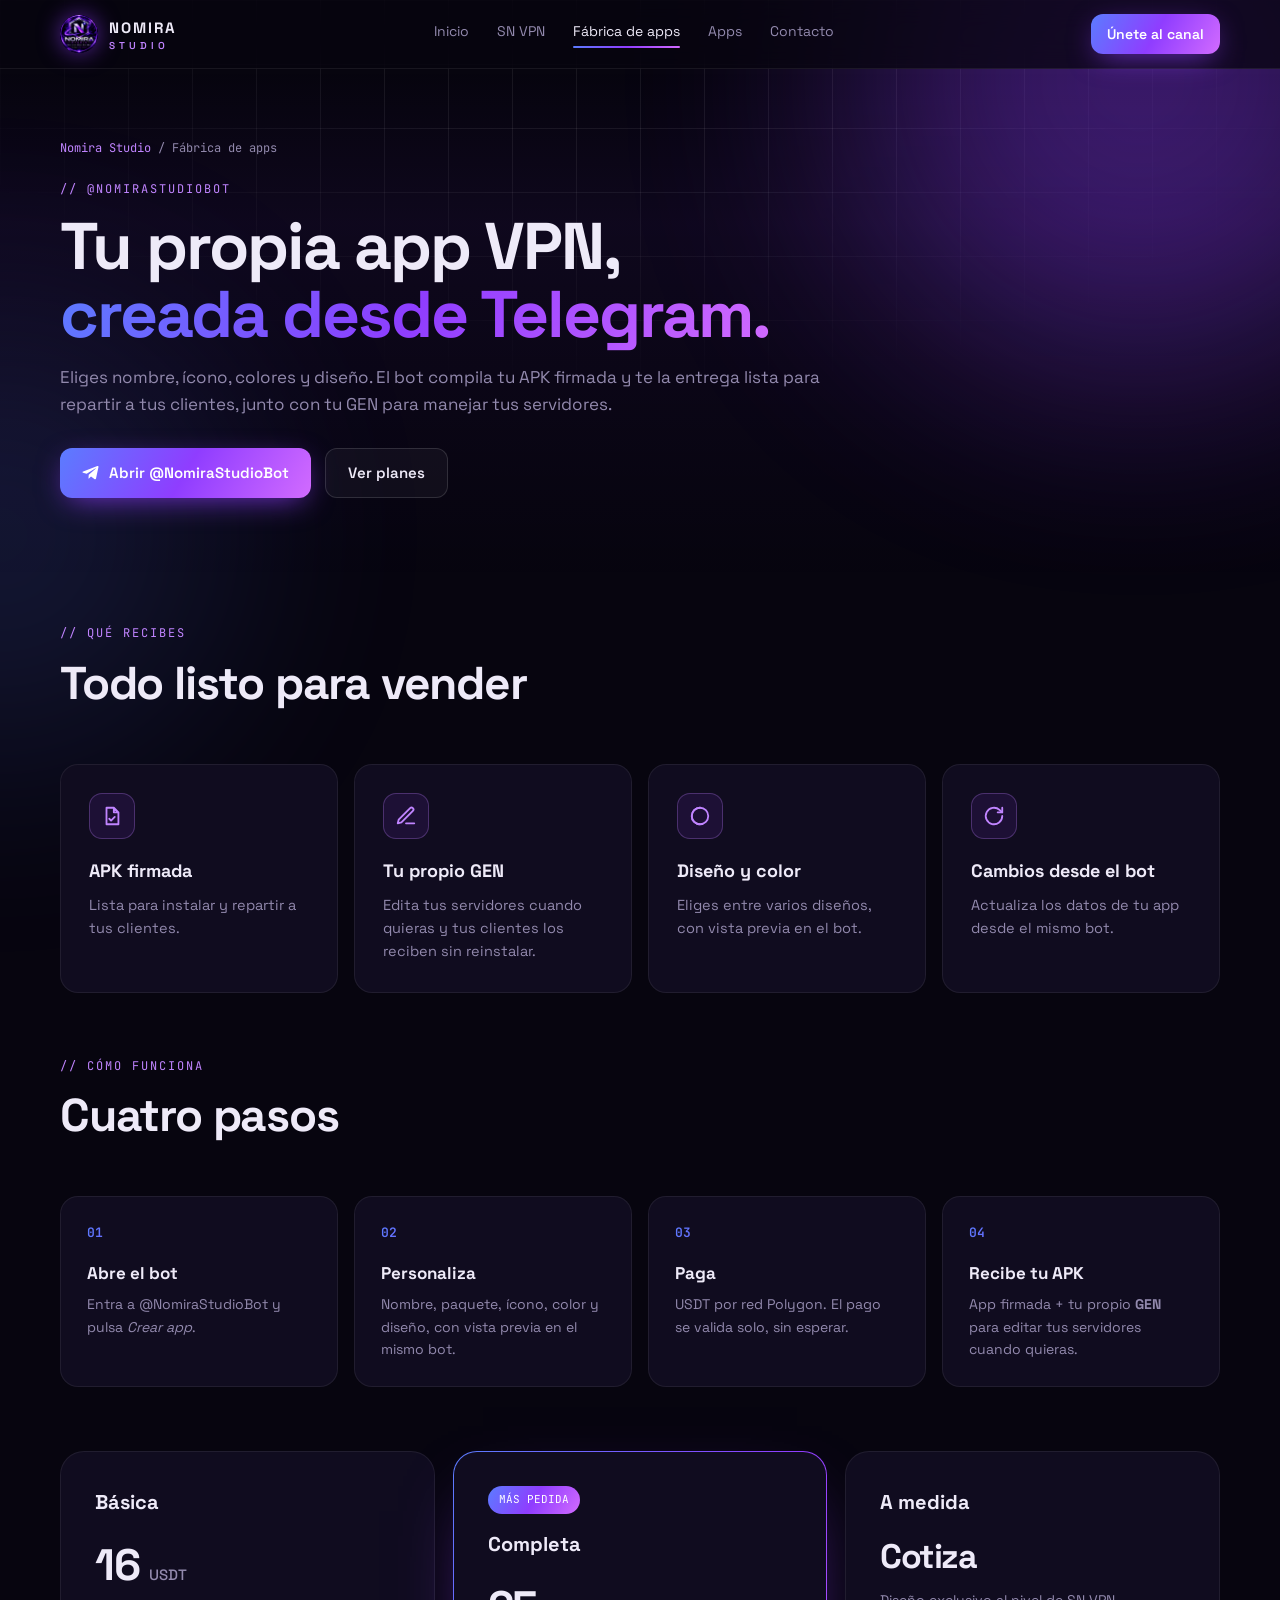
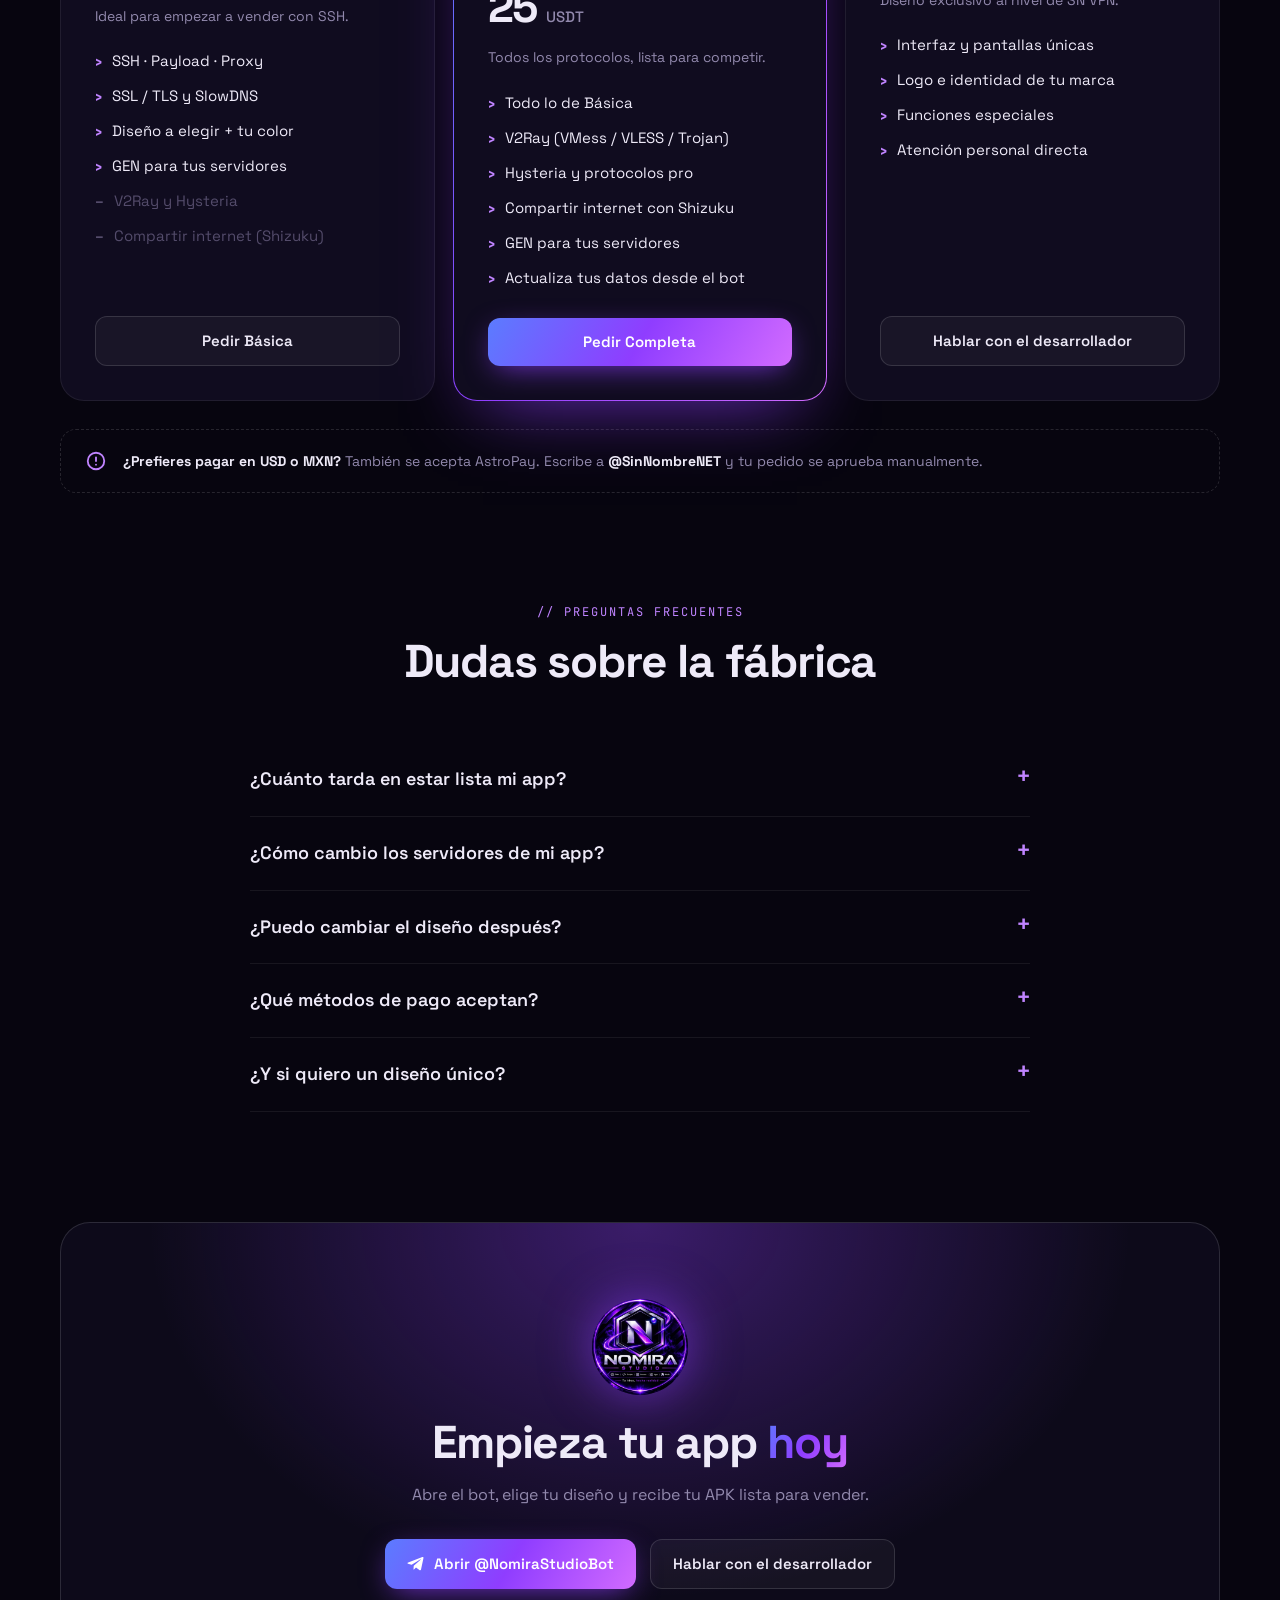
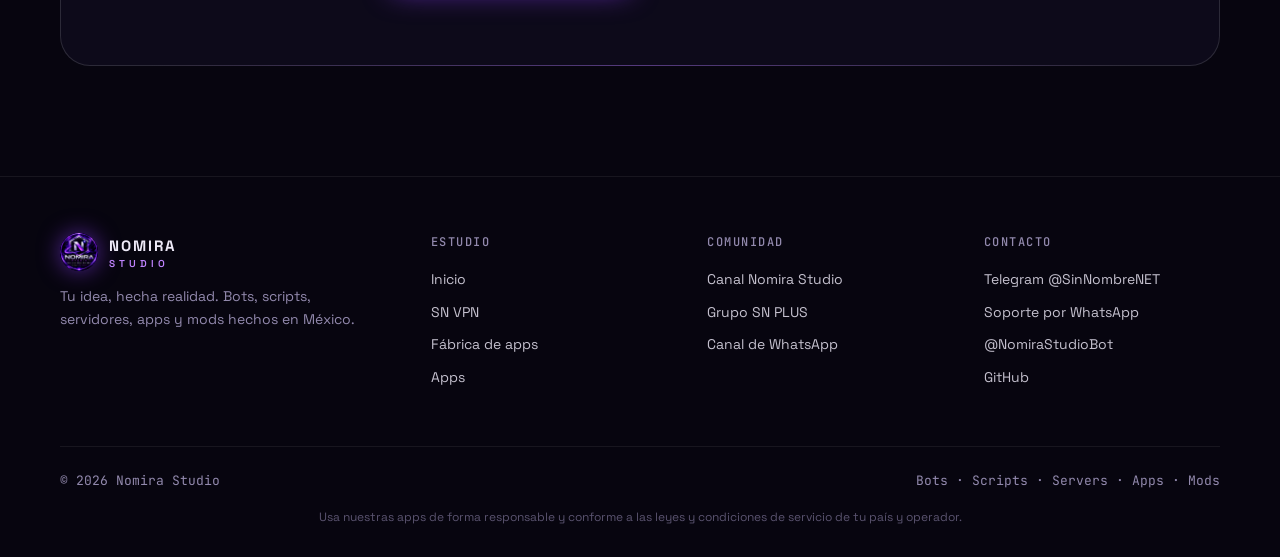
==== fabrica.html @ caad84a9 "Sitio en varias páginas: inicio, SN VPN y fábrica de apps" ====
<!DOCTYPE html>
<html lang="es">
<head>
<meta charset="UTF-8">
<meta name="viewport" content="width=device-width, initial-scale=1.0">
<title>Fábrica de apps VPN · Nomira Studio</title>
<meta name="description" content="Crea tu propia app VPN desde Telegram con @NomiraStudioBot: tu nombre, ícono y colores, APK firmada y GEN incluido. Desde 16 USDT.">
<meta name="theme-color" content="#07050f">
<meta property="og:title" content="Fábrica de apps VPN · Nomira Studio">
<meta property="og:description" content="Crea tu propia app VPN desde Telegram con @NomiraStudioBot: tu nombre, ícono y colores, APK firmada y GEN incluido. Desde 16 USDT.">
<meta property="og:type" content="website">
<meta property="og:image" content="https://www.sinnombre.xyz/assets/nomira.jpg">
<link rel="icon" type="image/png" href="assets/favicon.png">
<link rel="apple-touch-icon" href="assets/icon-180.png">
<link rel="preconnect" href="https://fonts.googleapis.com">
<link rel="preconnect" href="https://fonts.gstatic.com" crossorigin>
<link href="https://fonts.googleapis.com/css2?family=Space+Grotesk:wght@400;500;600;700&family=JetBrains+Mono:wght@400;600&display=swap" rel="stylesheet">
<link rel="stylesheet" href="assets/style.css?v=3">
</head>
<body>

<div class="bg-grid"></div>
<div class="bg-glow g1"></div>
<div class="bg-glow g2"></div>
<nav>
  <div class="wrap nav-in">
    <a href="index.html" class="brand">
      <img src="assets/nomira.jpg" alt="Nomira Studio">
      <span>NOMIRA<small>STUDIO</small></span>
    </a>
    <div class="nav-links" id="navLinks">
      <a href="index.html">Inicio</a>
      <a href="snvpn.html">SN VPN</a>
      <a href="fabrica.html" class="on">Fábrica de apps</a>
      <a href="index.html#apps">Apps</a>
      <a href="#contacto">Contacto</a>
    </div>
    <a href="https://t.me/NomiraStudio" target="_blank" rel="noopener" class="btn btn-main btn-sm">Únete al canal</a>
    <button class="menu-btn" id="menuBtn" aria-label="Menú">
      <svg viewBox="0 0 24 24" fill="none" stroke="currentColor" stroke-width="2" stroke-linecap="round"><path d="M4 7h16M4 12h16M4 17h16"/></svg>
    </button>
  </div>
</nav>

<header class="page-top factory">
  <div class="wrap">
    <div class="crumb"><a href="index.html">Nomira Studio</a> / Fábrica de apps</div>
    <div class="sec-head rv" style="max-width:760px">
      <div class="eyebrow">// @NomiraStudioBot</div>
      <h1 style="font-size:clamp(38px,5.4vw,66px)">Tu propia app VPN,<br><span class="grad">creada desde Telegram.</span></h1>
      <p>Eliges nombre, ícono, colores y diseño. El bot compila tu APK firmada y te la entrega lista para repartir a tus clientes, junto con tu GEN para manejar tus servidores.</p>
      <div class="cta" style="margin-top:30px">
        <a href="https://t.me/NomiraStudioBot" target="_blank" rel="noopener" class="btn btn-main"><svg viewBox="0 0 24 24" fill="currentColor"><path d="M21.9 4.3l-3.2 15.1c-.2 1.1-.9 1.3-1.8.8l-4.9-3.6-2.4 2.3c-.3.3-.5.5-1 .5l.4-5 9.1-8.2c.4-.4-.1-.6-.6-.2L6.2 13 1.4 11.5c-1-.3-1.1-1 .2-1.5L20.5 2.8c.9-.3 1.7.2 1.4 1.5z"/></svg> Abrir @NomiraStudioBot</a>
        <a href="#planes" class="btn btn-ghost">Ver planes</a>
      </div>
    </div>
  </div>
</header>

<section style="padding-top:40px">
  <div class="wrap">
    <div class="sec-head rv"><div class="eyebrow">// Qué recibes</div><h2>Todo listo para vender</h2></div>
    <div class="inc" style="margin-bottom:64px">
      <div class="card rv">
        <div class="ico"><svg viewBox="0 0 24 24" fill="none" stroke="currentColor" stroke-width="2" stroke-linecap="round" stroke-linejoin="round"><path d="M14 3v5h5M6 3h8l5 5v13H6z"/><path d="M9 15l2 2 4-4"/></svg></div>
        <h3>APK firmada</h3>
        <p>Lista para instalar y repartir a tus clientes.</p>
      </div>
      <div class="card rv">
        <div class="ico"><svg viewBox="0 0 24 24" fill="none" stroke="currentColor" stroke-width="2" stroke-linecap="round" stroke-linejoin="round"><path d="M12 20h9M16.5 3.5a2.1 2.1 0 013 3L7 19l-4 1 1-4z"/></svg></div>
        <h3>Tu propio GEN</h3>
        <p>Edita tus servidores cuando quieras y tus clientes los reciben sin reinstalar.</p>
      </div>
      <div class="card rv">
        <div class="ico"><svg viewBox="0 0 24 24" fill="none" stroke="currentColor" stroke-width="2" stroke-linecap="round" stroke-linejoin="round"><circle cx="12" cy="12" r="9"/><path d="M12 3a9 9 0 000 18"/></svg></div>
        <h3>Diseño y color</h3>
        <p>Eliges entre varios diseños, con vista previa en el bot.</p>
      </div>
      <div class="card rv">
        <div class="ico"><svg viewBox="0 0 24 24" fill="none" stroke="currentColor" stroke-width="2" stroke-linecap="round" stroke-linejoin="round"><path d="M21 12a9 9 0 11-3-6.7L21 8"/><path d="M21 3v5h-5"/></svg></div>
        <h3>Cambios desde el bot</h3>
        <p>Actualiza los datos de tu app desde el mismo bot.</p>
      </div>
    </div>
    <div class="sec-head rv"><div class="eyebrow">// Cómo funciona</div><h2>Cuatro pasos</h2></div>
    <div class="steps">
      <div class="step rv"><h4>Abre el bot</h4><p>Entra a @NomiraStudioBot y pulsa <i>Crear app</i>.</p></div>
      <div class="step rv"><h4>Personaliza</h4><p>Nombre, paquete, ícono, color y diseño, con vista previa en el mismo bot.</p></div>
      <div class="step rv"><h4>Paga</h4><p>USDT por red Polygon. El pago se valida solo, sin esperar.</p></div>
      <div class="step rv"><h4>Recibe tu APK</h4><p>App firmada + tu propio <b>GEN</b> para editar tus servidores cuando quieras.</p></div>
    </div>
    <div class="plans" id="planes" style="scroll-margin-top:90px">
      <div class="plan rv">
        <h3>Básica</h3>
        <div class="price">16 <small>USDT</small></div>
        <div class="desc">Ideal para empezar a vender con SSH.</div>
        <ul>
          <li>SSH · Payload · Proxy</li>
          <li>SSL / TLS y SlowDNS</li>
          <li>Diseño a elegir + tu color</li>
          <li>GEN para tus servidores</li>
          <li class="off">V2Ray y Hysteria</li>
          <li class="off">Compartir internet (Shizuku)</li>
        </ul>
        <a href="https://t.me/NomiraStudioBot" target="_blank" rel="noopener" class="btn btn-ghost">Pedir Básica</a>
      </div>
      <div class="plan pop rv">
        <span class="badge">MÁS PEDIDA</span>
        <h3>Completa</h3>
        <div class="price">25 <small>USDT</small></div>
        <div class="desc">Todos los protocolos, lista para competir.</div>
        <ul>
          <li>Todo lo de Básica</li>
          <li>V2Ray (VMess / VLESS / Trojan)</li>
          <li>Hysteria y protocolos pro</li>
          <li>Compartir internet con Shizuku</li>
          <li>GEN para tus servidores</li>
          <li>Actualiza tus datos desde el bot</li>
        </ul>
        <a href="https://t.me/NomiraStudioBot" target="_blank" rel="noopener" class="btn btn-main">Pedir Completa</a>
      </div>
      <div class="plan rv">
        <h3>A medida</h3>
        <div class="price" style="font-size:34px">Cotiza</div>
        <div class="desc">Diseño exclusivo al nivel de SN VPN.</div>
        <ul>
          <li>Interfaz y pantallas únicas</li>
          <li>Logo e identidad de tu marca</li>
          <li>Funciones especiales</li>
          <li>Atención personal directa</li>
        </ul>
        <a href="https://t.me/SinNombreNET" target="_blank" rel="noopener" class="btn btn-ghost">Hablar con el desarrollador</a>
      </div>
    </div>
    <div class="pay-note rv">
      <svg viewBox="0 0 24 24" fill="none" stroke="currentColor" stroke-width="2" stroke-linecap="round" stroke-linejoin="round"><circle cx="12" cy="12" r="9"/><path d="M12 8v4m0 4h.01"/></svg>
      <div><b>¿Prefieres pagar en USD o MXN?</b> También se acepta AstroPay. Escribe a <b>@SinNombreNET</b> y tu pedido se aprueba manualmente.</div>
    </div>
  </div>
</section>
<section style="padding-top:0">
  <div class="wrap">
    <div class="sec-head center rv">
      <div class="eyebrow">// Preguntas frecuentes</div>
      <h2>Dudas sobre la fábrica</h2>
    </div>
    <div class="faq rv">
      <details>
        <summary>¿Cuánto tarda en estar lista mi app?</summary>
        <p>El bot la compila en cuanto se confirma el pago y te la manda por el mismo chat.</p>
      </details>
      <details>
        <summary>¿Cómo cambio los servidores de mi app?</summary>
        <p>Con tu GEN. Editas tus servidores ahí y tus clientes los reciben sin reinstalar la app.</p>
      </details>
      <details>
        <summary>¿Puedo cambiar el diseño después?</summary>
        <p>El diseño que eliges queda fijo. Los datos de tu app sí los puedes actualizar desde el bot.</p>
      </details>
      <details>
        <summary>¿Qué métodos de pago aceptan?</summary>
        <p>En el bot, USDT por red Polygon con validación automática. Si prefieres USD o MXN, escribe a @SinNombreNET y tu pedido se aprueba a mano por AstroPay.</p>
      </details>
      <details>
        <summary>¿Y si quiero un diseño único?</summary>
        <p>Elige el plan A medida y escribe a @SinNombreNET. Te atendemos personalmente.</p>
      </details>
    </div>
  </div>
</section>
<div class="wrap">
  <div class="final rv">
    <img src="assets/nomira.jpg" alt="">
    <h2>Empieza tu app <span class="grad">hoy</span></h2>
    <p>Abre el bot, elige tu diseño y recibe tu APK lista para vender.</p>
    <div class="cta">
      <a href="https://t.me/NomiraStudioBot" target="_blank" rel="noopener" class="btn btn-main">
        <svg viewBox="0 0 24 24" fill="currentColor"><path d="M21.9 4.3l-3.2 15.1c-.2 1.1-.9 1.3-1.8.8l-4.9-3.6-2.4 2.3c-.3.3-.5.5-1 .5l.4-5 9.1-8.2c.4-.4-.1-.6-.6-.2L6.2 13 1.4 11.5c-1-.3-1.1-1 .2-1.5L20.5 2.8c.9-.3 1.7.2 1.4 1.5z"/></svg>
        Abrir @NomiraStudioBot
      </a>
      <a href="https://t.me/SinNombreNET" target="_blank" rel="noopener" class="btn btn-ghost">Hablar con el desarrollador</a>
    </div>
  </div>
</div>

<!-- ================= FOOTER ================= -->
<footer id="contacto">
  <div class="wrap">
    <div class="foot">
      <div>
        <a href="index.html" class="brand"><img src="assets/nomira.jpg" alt=""><span>NOMIRA<small>STUDIO</small></span></a>
        <p>Tu idea, hecha realidad. Bots, scripts, servidores, apps y mods hechos en México.</p>
      </div>
      <div>
        <h5>Estudio</h5>
        <a href="index.html">Inicio</a>
        <a href="snvpn.html">SN VPN</a>
        <a href="fabrica.html">Fábrica de apps</a>
        <a href="index.html#apps">Apps</a>
      </div>
      <div>
        <h5>Comunidad</h5>
        <a href="https://t.me/NomiraStudio" target="_blank" rel="noopener">Canal Nomira Studio</a>
        <a href="https://t.me/SN_PLUS" target="_blank" rel="noopener">Grupo SN PLUS</a>
        <a href="https://whatsapp.com/channel/0029Vb8OkkxFsn0Xil8j6G03" target="_blank" rel="noopener">Canal de WhatsApp</a>
      </div>
      <div>
        <h5>Contacto</h5>
        <a href="https://t.me/SinNombreNET" target="_blank" rel="noopener">Telegram @SinNombreNET</a>
        <a href="https://wa.me/message/VM4JCHQ5RF45K1" target="_blank" rel="noopener">Soporte por WhatsApp</a>
        <a href="https://t.me/NomiraStudioBot" target="_blank" rel="noopener">@NomiraStudioBot</a>
        <a href="https://github.com/SINNOMBRE22" target="_blank" rel="noopener">GitHub</a>
      </div>
    </div>
    <div class="copy">
      <span>© <span id="yr">2026</span> Nomira Studio</span>
      <span>Bots · Scripts · Servers · Apps · Mods</span>
    </div>
    <p class="legal">Usa nuestras apps de forma responsable y conforme a las leyes y condiciones de servicio de tu país y operador.</p>
  </div>
</footer>

<script>
var mb=document.getElementById('menuBtn'),nl=document.getElementById('navLinks');
mb.addEventListener('click',function(){nl.classList.toggle('open')});
nl.querySelectorAll('a').forEach(function(a){a.addEventListener('click',function(){nl.classList.remove('open')})});
document.getElementById('yr').textContent=new Date().getFullYear();

var io=new IntersectionObserver(function(es){es.forEach(function(e){if(e.isIntersecting){e.target.classList.add('in');io.unobserve(e.target)}})},{threshold:.12});
document.querySelectorAll('.rv').forEach(function(el,i){el.style.transitionDelay=(i%4)*70+'ms';io.observe(el)});

document.querySelectorAll('.card').forEach(function(c){c.addEventListener('mousemove',function(e){
  var r=c.getBoundingClientRect();c.style.setProperty('--mx',(e.clientX-r.left)+'px');c.style.setProperty('--my',(e.clientY-r.top)+'px');
})});
</script>
</body>
</html>
---- assets/style.css ----
:root{
  --bg:#07050f;
  --bg2:#0d0a1a;
  --card:#100c1f;
  --line:rgba(255,255,255,.07);
  --line2:rgba(255,255,255,.13);
  --txt:#eeeaf8;
  --mut:#9289ad;
  --vio:#8f3dff;
  --lil:#c084ff;
  --blu:#5b7cff;
  --sil:#d9d6e8;
  --ok:#2dffa1;
  --grad:linear-gradient(120deg,#5b7cff,#8f3dff 50%,#d26bff);
  --silver:linear-gradient(180deg,#ffffff,#bdb6d6);
  --r:18px;
  --mono:'JetBrains Mono',ui-monospace,monospace;
  --sans:'Space Grotesk',system-ui,sans-serif;
}
*{box-sizing:border-box;margin:0;padding:0}
html{scroll-behavior:smooth}
body{font-family:var(--sans);background:var(--bg);color:var(--txt);line-height:1.6;overflow-x:hidden;-webkit-font-smoothing:antialiased}
a{color:inherit;text-decoration:none}
img,svg{display:block}
.wrap{width:min(1160px,92%);margin:0 auto}

/* fondo */
.bg-grid{position:fixed;inset:0;z-index:-2;pointer-events:none;
  background-image:linear-gradient(var(--line) 1px,transparent 1px),linear-gradient(90deg,var(--line) 1px,transparent 1px);
  background-size:64px 64px;
  mask-image:radial-gradient(ellipse 80% 60% at 50% 0%,#000 30%,transparent 75%);
  -webkit-mask-image:radial-gradient(ellipse 80% 60% at 50% 0%,#000 30%,transparent 75%)}
.bg-glow{position:fixed;z-index:-1;pointer-events:none;border-radius:50%;filter:blur(120px)}
.g1{width:560px;height:560px;background:var(--vio);top:-200px;right:-140px;opacity:.38}
.g2{width:440px;height:440px;background:var(--blu);top:35%;left:-220px;opacity:.16}

/* nav */
nav{position:sticky;top:0;z-index:50;backdrop-filter:blur(14px);-webkit-backdrop-filter:blur(14px);background:rgba(7,5,15,.75);border-bottom:1px solid var(--line)}
.nav-in{display:flex;align-items:center;justify-content:space-between;height:68px}
.brand{display:flex;align-items:center;gap:11px;font-weight:700;letter-spacing:2px;font-size:15px}
.brand img{width:38px;height:38px;border-radius:50%;box-shadow:0 0 22px rgba(143,61,255,.55)}
.brand small{display:block;font-size:10px;letter-spacing:4px;color:var(--lil);font-weight:600;line-height:1.2}
.nav-links{display:flex;gap:28px;font-size:14px;color:var(--mut)}
.nav-links a{transition:color .2s}
.nav-links a:hover{color:var(--txt)}
.btn{display:inline-flex;align-items:center;gap:9px;padding:12px 22px;border-radius:12px;font-weight:600;font-size:15px;transition:transform .2s,box-shadow .2s,background .2s;cursor:pointer;border:0;font-family:inherit}
.btn svg{width:18px;height:18px;flex:none}
.btn-main{background:var(--grad);color:#fff;box-shadow:0 8px 30px -8px rgba(143,61,255,.8)}
.btn-main:hover{transform:translateY(-2px);box-shadow:0 12px 40px -8px rgba(210,107,255,.7)}
.btn-ghost{background:rgba(255,255,255,.04);border:1px solid var(--line2);color:var(--txt)}
.btn-ghost:hover{background:rgba(255,255,255,.08)}
.btn-sm{padding:9px 16px;font-size:14px}
.menu-btn{display:none;background:none;border:0;color:var(--txt);cursor:pointer}
.menu-btn svg{width:26px;height:26px}

/* hero */
.hero{padding:90px 0 80px;overflow:hidden}
.hero-in{display:grid;grid-template-columns:1.1fr .9fr;gap:60px;align-items:center}
.tag{display:inline-flex;align-items:center;gap:8px;font-family:var(--mono);font-size:12px;letter-spacing:1.5px;color:var(--lil);padding:7px 14px;border:1px solid rgba(192,132,255,.28);border-radius:99px;background:rgba(143,61,255,.08);margin-bottom:22px}
.dot{width:7px;height:7px;border-radius:50%;background:var(--ok);box-shadow:0 0 10px var(--ok);animation:pulse 2s infinite}
@keyframes pulse{50%{opacity:.35}}
h1{font-size:clamp(42px,6.2vw,76px);line-height:1.02;letter-spacing:-2px;font-weight:700}
.grad{background:var(--grad);-webkit-background-clip:text;background-clip:text;color:transparent}
.silver{background:var(--silver);-webkit-background-clip:text;background-clip:text;color:transparent}
.lead{font-size:clamp(16px,1.6vw,19px);color:var(--mut);margin:22px 0 34px;max-width:540px}
.cta{display:flex;gap:14px;flex-wrap:wrap}
.services-mini{display:flex;flex-wrap:wrap;gap:8px;margin-top:34px}
.services-mini span{font-family:var(--mono);font-size:12px;color:var(--sil);padding:7px 12px;border-radius:9px;border:1px solid var(--line2);background:rgba(255,255,255,.02)}

.logo-zone{position:relative;display:flex;justify-content:center;align-items:center;min-height:460px}
.orbit{position:absolute;top:50%;left:50%;border-radius:50%;transform:translate(-50%,-50%);border:1px solid rgba(143,61,255,.25)}
.o1{width:440px;height:440px}
.o2{width:540px;height:540px;border-color:rgba(91,124,255,.14);border-style:dashed;animation:spin 60s linear infinite}
@keyframes spin{to{transform:translate(-50%,-50%) rotate(360deg)}}
.logo-big{position:relative;width:380px;height:380px;border-radius:50%;overflow:hidden;
  box-shadow:0 0 0 1px rgba(192,132,255,.35),0 0 80px rgba(143,61,255,.55),0 40px 100px -30px #000;
  animation:float 6s ease-in-out infinite}
.logo-big img{width:100%;height:100%;object-fit:cover}
@keyframes float{50%{transform:translateY(-12px)}}

/* servicios */
section{padding:110px 0}
.sec-head{max-width:660px;margin-bottom:56px}
.sec-head.center{margin:0 auto 56px;text-align:center}
.eyebrow{font-family:var(--mono);font-size:12px;letter-spacing:2px;color:var(--lil);text-transform:uppercase;margin-bottom:14px}
h2{font-size:clamp(30px,4vw,46px);line-height:1.1;letter-spacing:-1.2px}
.sec-head p{color:var(--mut);margin-top:16px;font-size:17px}

.svc{display:grid;grid-template-columns:repeat(5,1fr);gap:14px}
.card{position:relative;padding:28px;border-radius:var(--r);background:var(--card);border:1px solid var(--line);transition:border-color .3s,transform .3s;overflow:hidden}
.card::before{content:"";position:absolute;inset:0;opacity:0;transition:opacity .4s;pointer-events:none;
  background:radial-gradient(380px circle at var(--mx,50%) var(--my,0%),rgba(143,61,255,.16),transparent 50%)}
.card:hover{border-color:rgba(192,132,255,.3);transform:translateY(-4px)}
.card:hover::before{opacity:1}
.ico{width:46px;height:46px;border-radius:13px;display:grid;place-items:center;margin-bottom:18px;background:rgba(143,61,255,.1);border:1px solid rgba(192,132,255,.28);color:var(--lil)}
.ico svg{width:22px;height:22px}
.card h3{font-size:18px;margin-bottom:8px}
.card p{color:var(--mut);font-size:14.5px}

/* SN VPN destacado */
.feat{display:grid;grid-template-columns:.85fr 1.15fr;gap:60px;align-items:center;padding:56px;border-radius:30px;border:1px solid var(--line2);
  background:radial-gradient(ellipse at 15% 20%,rgba(143,61,255,.22),transparent 55%),var(--bg2)}
.phone{position:relative;width:270px;height:550px;margin:0 auto;border-radius:42px;padding:12px;
  background:linear-gradient(160deg,#1d1830,#0b0915);box-shadow:0 0 0 1px var(--line2),0 40px 90px -20px rgba(143,61,255,.5),inset 0 0 0 2px #000}
.screen{width:100%;height:100%;border-radius:32px;overflow:hidden;position:relative;display:flex;
  background:radial-gradient(circle at 50% 40%,rgba(143,61,255,.25),transparent 60%),#08060f}
.notch{position:absolute;top:12px;left:50%;transform:translateX(-50%);width:86px;height:22px;border-radius:20px;background:#000;z-index:3}
.shot{position:absolute;inset:0;width:100%;height:100%;object-fit:cover;object-position:center top;z-index:2}
.splash{margin:auto;text-align:center;display:flex;flex-direction:column;align-items:center;gap:6px}
.sn-mark{width:84px;height:84px;border-radius:24px;display:grid;place-items:center;margin-bottom:14px;background:var(--grad);box-shadow:0 0 50px rgba(143,61,255,.6)}
.sn-mark svg{width:42px;height:42px}
.splash strong{font-size:24px;letter-spacing:.5px}
.splash small{font-family:var(--mono);font-size:11px;color:var(--mut);letter-spacing:1.5px}
.feat h2{margin:6px 0 14px}
.feat .lead{margin:0 0 26px}
.ver{display:inline-flex;align-items:center;gap:8px;font-family:var(--mono);font-size:12px;padding:6px 12px;border-radius:99px;background:rgba(45,255,161,.08);color:var(--ok);border:1px solid rgba(45,255,161,.3)}
.checks{list-style:none;display:grid;grid-template-columns:1fr 1fr;gap:12px 22px;margin-bottom:26px}
.checks li{display:flex;gap:10px;font-size:15px}
.checks li::before{content:"";flex:none;width:18px;height:18px;margin-top:3px;border-radius:6px;background:rgba(143,61,255,.16) url("data:image/svg+xml,%3Csvg xmlns='http://www.w3.org/2000/svg' viewBox='0 0 24 24' fill='none' stroke='%23c084ff' stroke-width='3'%3E%3Cpath d='M5 12l5 5L20 7'/%3E%3C/svg%3E") center/12px no-repeat}
.pills{display:flex;flex-wrap:wrap;gap:8px;margin-bottom:30px}
.pill{font-family:var(--mono);font-size:12px;padding:7px 12px;border-radius:9px;background:rgba(255,255,255,.03);border:1px solid var(--line2);transition:all .25s}
.pill:hover{border-color:var(--lil);color:var(--lil)}
.pill.new{border-color:rgba(210,107,255,.45);color:#e08cff}
.note{font-family:var(--mono);font-size:12px;color:var(--mut);margin-top:16px}

/* novedades */
.news{margin-top:18px;padding:38px 44px;border-radius:24px;border:1px solid var(--line);background:var(--card)}
.news-head{display:flex;justify-content:space-between;align-items:center;gap:20px;margin-bottom:22px;flex-wrap:wrap}
.news-head h3{font-size:22px}
.log{list-style:none;display:grid;gap:12px}
.log li{display:flex;gap:14px;align-items:flex-start;font-size:15px;color:var(--mut);padding-bottom:12px;border-bottom:1px solid var(--line)}
.log li:last-child{border-bottom:0;padding-bottom:0}
.log b{color:var(--txt)}
.log .k{flex:none;font-family:var(--mono);font-size:10px;letter-spacing:1px;padding:4px 9px;border-radius:7px;margin-top:2px;background:rgba(91,124,255,.12);color:#8ea3ff;border:1px solid rgba(91,124,255,.35)}
.log .k.imp{background:rgba(143,61,255,.12);color:var(--lil);border-color:rgba(192,132,255,.35)}

/* otras apps */
.apps{display:grid;grid-template-columns:repeat(3,1fr);gap:18px;margin-top:18px}
.app-ico{width:54px;height:54px;border-radius:16px;display:grid;place-items:center;margin-bottom:18px;font-weight:700;font-size:20px;color:#fff}
.kind{font-family:var(--mono);font-size:11px;color:var(--mut);letter-spacing:1px;text-transform:uppercase}
.state{font-family:var(--mono);font-size:11px;padding:5px 10px;border-radius:99px;display:inline-block;margin-top:14px}
.st-on{background:rgba(45,255,161,.1);color:var(--ok);border:1px solid rgba(45,255,161,.3)}
.st-dev{background:rgba(255,200,60,.08);color:#ffc83c;border:1px solid rgba(255,200,60,.28)}

/* fábrica */
.factory{background:linear-gradient(180deg,transparent,rgba(143,61,255,.06) 30%,transparent)}
.steps{display:grid;grid-template-columns:repeat(4,1fr);gap:16px;margin-bottom:64px;counter-reset:s}
.step{padding:26px;border-radius:var(--r);border:1px solid var(--line);background:var(--card);counter-increment:s}
.step::before{content:"0" counter(s);display:block;font-family:var(--mono);font-size:13px;margin-bottom:16px;font-weight:600;background:var(--grad);-webkit-background-clip:text;background-clip:text;color:transparent}
.step h4{font-size:17px;margin-bottom:6px}
.step p{color:var(--mut);font-size:14px}
.plans{display:grid;grid-template-columns:repeat(3,1fr);gap:18px;align-items:stretch}
.plan{padding:34px;border-radius:24px;border:1px solid var(--line);background:var(--card);display:flex;flex-direction:column}
.plan.pop{border:1px solid transparent;background:linear-gradient(var(--card),var(--card)) padding-box,var(--grad) border-box;box-shadow:0 30px 70px -30px rgba(143,61,255,.7)}
.badge{align-self:flex-start;font-family:var(--mono);font-size:11px;padding:5px 11px;border-radius:99px;background:var(--grad);color:#fff;margin-bottom:14px}
.plan h3{font-size:20px}
.price{font-size:44px;font-weight:700;letter-spacing:-1.5px;margin:12px 0 4px}
.price small{font-size:15px;color:var(--mut);font-weight:500;letter-spacing:0}
.plan .desc{color:var(--mut);font-size:14px;margin-bottom:22px}
.plan ul{list-style:none;display:grid;gap:11px;margin-bottom:28px;font-size:15px}
.plan li{display:flex;gap:10px}
.plan li::before{content:"›";color:var(--lil);font-weight:700}
.plan li.off{color:#544c6b}
.plan li.off::before{content:"–";color:#544c6b}
.plan .btn{margin-top:auto;justify-content:center}
.pay-note{margin-top:28px;padding:20px 24px;border-radius:16px;border:1px dashed var(--line2);display:flex;gap:16px;align-items:center;color:var(--mut);font-size:14px}
.pay-note svg{flex:none;width:22px;height:22px;color:var(--lil)}
.pay-note b{color:var(--txt)}

/* faq */
.faq{max-width:780px;margin:0 auto}
details{border-bottom:1px solid var(--line);padding:22px 0}
summary{cursor:pointer;list-style:none;font-size:18px;font-weight:600;display:flex;justify-content:space-between;gap:20px}
summary::-webkit-details-marker{display:none}
summary::after{content:"+";font-family:var(--mono);color:var(--lil);font-size:22px;line-height:1;transition:transform .3s}
details[open] summary::after{transform:rotate(45deg)}
details p{color:var(--mut);margin-top:12px;padding-right:30px}

/* cta final */
.final{position:relative;overflow:hidden;text-align:center;padding:76px 30px;border-radius:30px;border:1px solid var(--line2);
  background:radial-gradient(ellipse at 50% 0%,rgba(143,61,255,.35),transparent 60%),var(--bg2)}
.final img{width:96px;height:96px;border-radius:50%;margin:0 auto 22px;box-shadow:0 0 50px rgba(143,61,255,.6)}
.final h2{margin-bottom:14px}
.final p{color:var(--mut);margin:0 auto 32px;max-width:520px}
.final .cta{justify-content:center}

/* footer */
footer{border-top:1px solid var(--line);padding:56px 0 30px;margin-top:110px}
.foot{display:grid;grid-template-columns:1.4fr 1fr 1fr 1fr;gap:40px}
.foot p{color:var(--mut);font-size:14px;margin-top:14px;max-width:300px}
.foot h5{font-size:12px;font-family:var(--mono);letter-spacing:1.5px;color:var(--mut);text-transform:uppercase;margin-bottom:16px;font-weight:500}
.foot a:not(.brand){display:block;font-size:14px;opacity:.82;margin-bottom:10px;transition:opacity .2s,color .2s}
.foot a:not(.brand):hover{opacity:1;color:var(--lil)}
.copy{margin-top:48px;padding-top:24px;border-top:1px solid var(--line);display:flex;justify-content:space-between;flex-wrap:wrap;gap:10px;font-size:13px;color:var(--mut);font-family:var(--mono)}
.legal{margin-top:16px;font-size:12px;color:#5a536f;text-align:center}

/* reveal */
.rv{opacity:0;transform:translateY(26px);transition:opacity .8s ease,transform .8s ease}
.rv.in{opacity:1;transform:none}

/* responsive */
@media (max-width:1020px){
  .hero-in,.feat{grid-template-columns:1fr}
  .hero-txt{text-align:center}
  .lead{margin-left:auto;margin-right:auto}
  .cta,.services-mini{justify-content:center}
  .svc{grid-template-columns:repeat(3,1fr)}
  .apps,.plans{grid-template-columns:1fr 1fr}
  .steps{grid-template-columns:1fr 1fr}
  .foot{grid-template-columns:1fr 1fr}
  .feat{padding:40px 30px}
}
@media (max-width:720px){
  .nav-links,nav .btn-sm{display:none}
  .menu-btn{display:block}
  .nav-links.open{display:flex;flex-direction:column;position:absolute;top:68px;left:0;right:0;background:rgba(7,5,15,.97);padding:20px 4%;gap:18px;border-bottom:1px solid var(--line)}
  section{padding:80px 0}
  .hero{padding-top:56px}
  .logo-zone{min-height:340px}
  .logo-big{width:270px;height:270px}
  .o1{width:320px;height:320px}.o2{width:390px;height:390px}
  .svc{grid-template-columns:1fr 1fr}
  .svc .card:last-child{grid-column:1/-1}
  .svc .card{padding:22px 18px}
  .apps,.plans,.steps,.checks{grid-template-columns:1fr}
  .phone{width:250px;height:510px}
  .feat{padding:30px 20px;border-radius:24px}
  .news{padding:28px 22px}
  .foot{grid-template-columns:1fr}
  .pay-note{flex-direction:column;align-items:flex-start}
  .final{padding:56px 22px}
}
@media (prefers-reduced-motion:reduce){*{animation:none!important;transition:none!important}.rv{opacity:1;transform:none}}

/* ---- multipágina ---- */
.nav-links a.on{color:var(--txt)}
.nav-links a.on::after{content:"";display:block;height:2px;margin-top:4px;border-radius:2px;background:var(--grad)}
.page-top{padding:70px 0 30px}
.crumb{font-family:var(--mono);font-size:12px;color:var(--mut);margin-bottom:22px}
.crumb a{color:var(--lil)}
.grid3{display:grid;grid-template-columns:repeat(3,1fr);gap:18px}
.grid2{display:grid;grid-template-columns:1fr 1fr;gap:18px}
.tools{display:flex;flex-wrap:wrap;gap:10px;margin-top:22px}
.tools span{font-size:13px;padding:8px 14px;border-radius:99px;border:1px solid var(--line2);color:var(--mut);background:rgba(255,255,255,.02)}
.proto-dot{display:inline-block;width:10px;height:10px;border-radius:50%;margin-right:10px;vertical-align:1px}
.mode{padding:34px;border-radius:22px;border:1px solid var(--line);background:var(--card)}
.mode.hl{border-color:rgba(192,132,255,.35);background:linear-gradient(180deg,rgba(143,61,255,.1),var(--card) 60%)}
.mode .num{font-family:var(--mono);font-size:12px;color:var(--mut);letter-spacing:2px}
.mode h3{font-size:24px;margin:10px 0}
.mode p{color:var(--mut)}
.mode ul{list-style:none;margin-top:18px;display:grid;gap:10px}
.mode li{display:flex;gap:10px;font-size:15px}
.mode li::before{content:"";flex:none;width:18px;height:18px;margin-top:3px;border-radius:6px;background:rgba(143,61,255,.16) url("data:image/svg+xml,%3Csvg xmlns='http://www.w3.org/2000/svg' viewBox='0 0 24 24' fill='none' stroke='%23c084ff' stroke-width='3'%3E%3Cpath d='M5 12l5 5L20 7'/%3E%3C/svg%3E") center/12px no-repeat}
.prod{display:flex;flex-direction:column;padding:36px;border-radius:26px;border:1px solid var(--line2);position:relative;overflow:hidden;transition:transform .3s,border-color .3s;
  background:radial-gradient(ellipse at 0% 0%,rgba(143,61,255,.22),transparent 60%),var(--bg2)}
.prod:hover{transform:translateY(-5px);border-color:rgba(192,132,255,.45)}
.prod .app-ico{width:64px;height:64px;border-radius:18px}
.prod h3{font-size:28px;letter-spacing:-.5px;margin:6px 0 10px}
.prod p{color:var(--mut);margin-bottom:24px}
.prod .go{margin-top:auto;display:inline-flex;align-items:center;gap:8px;font-weight:600;color:var(--lil)}
.prod .go svg{width:18px;height:18px;transition:transform .2s}
.prod:hover .go svg{transform:translateX(4px)}
.promo{display:flex;justify-content:space-between;align-items:center;gap:24px;flex-wrap:wrap;padding:34px 40px;border-radius:24px;border:1px solid transparent;
  background:linear-gradient(var(--bg2),var(--bg2)) padding-box,var(--grad) border-box}
.promo h3{font-size:24px;margin-bottom:6px}
.promo p{color:var(--mut)}
.inc{display:grid;grid-template-columns:repeat(4,1fr);gap:16px}
@media (max-width:1020px){.grid3,.inc{grid-template-columns:1fr 1fr}}
@media (max-width:720px){.grid3,.grid2,.inc{grid-template-columns:1fr}.page-top{padding:44px 0 10px}.promo{padding:28px 22px}.prod{padding:28px 22px}}
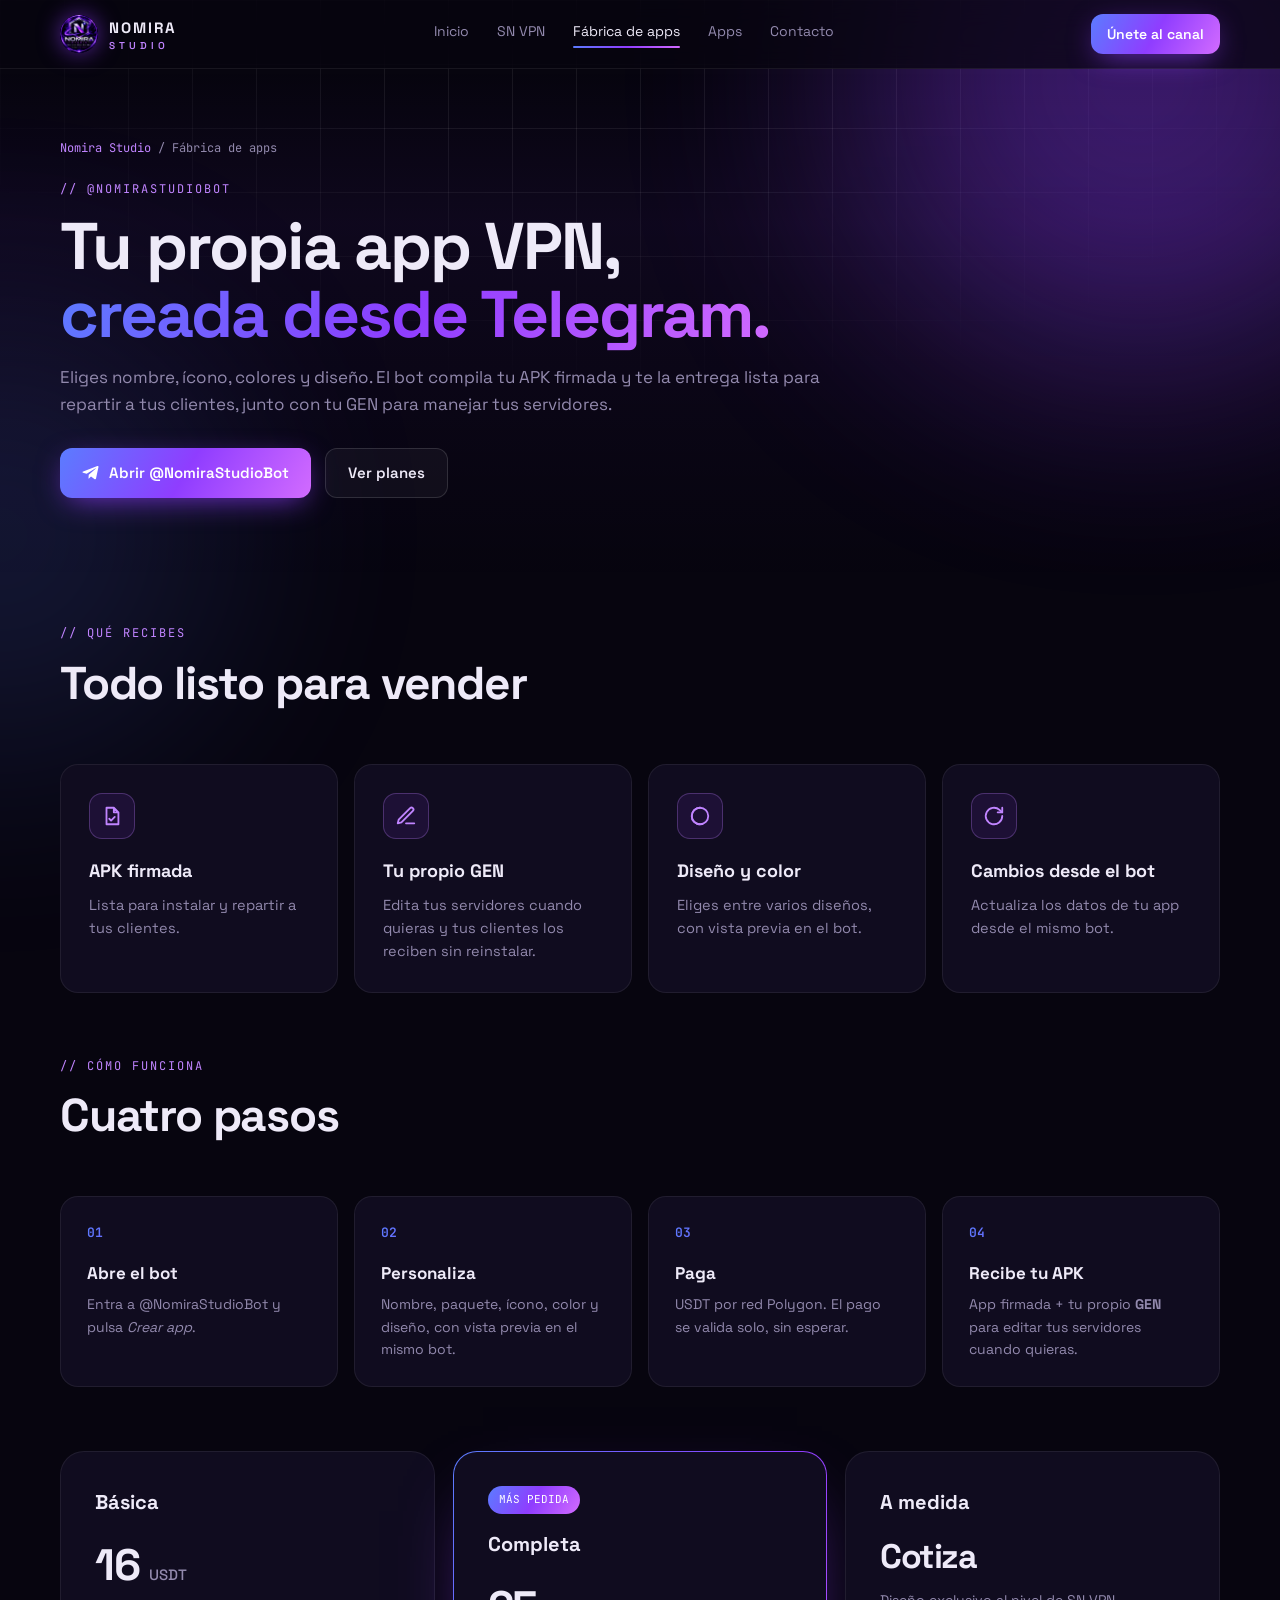
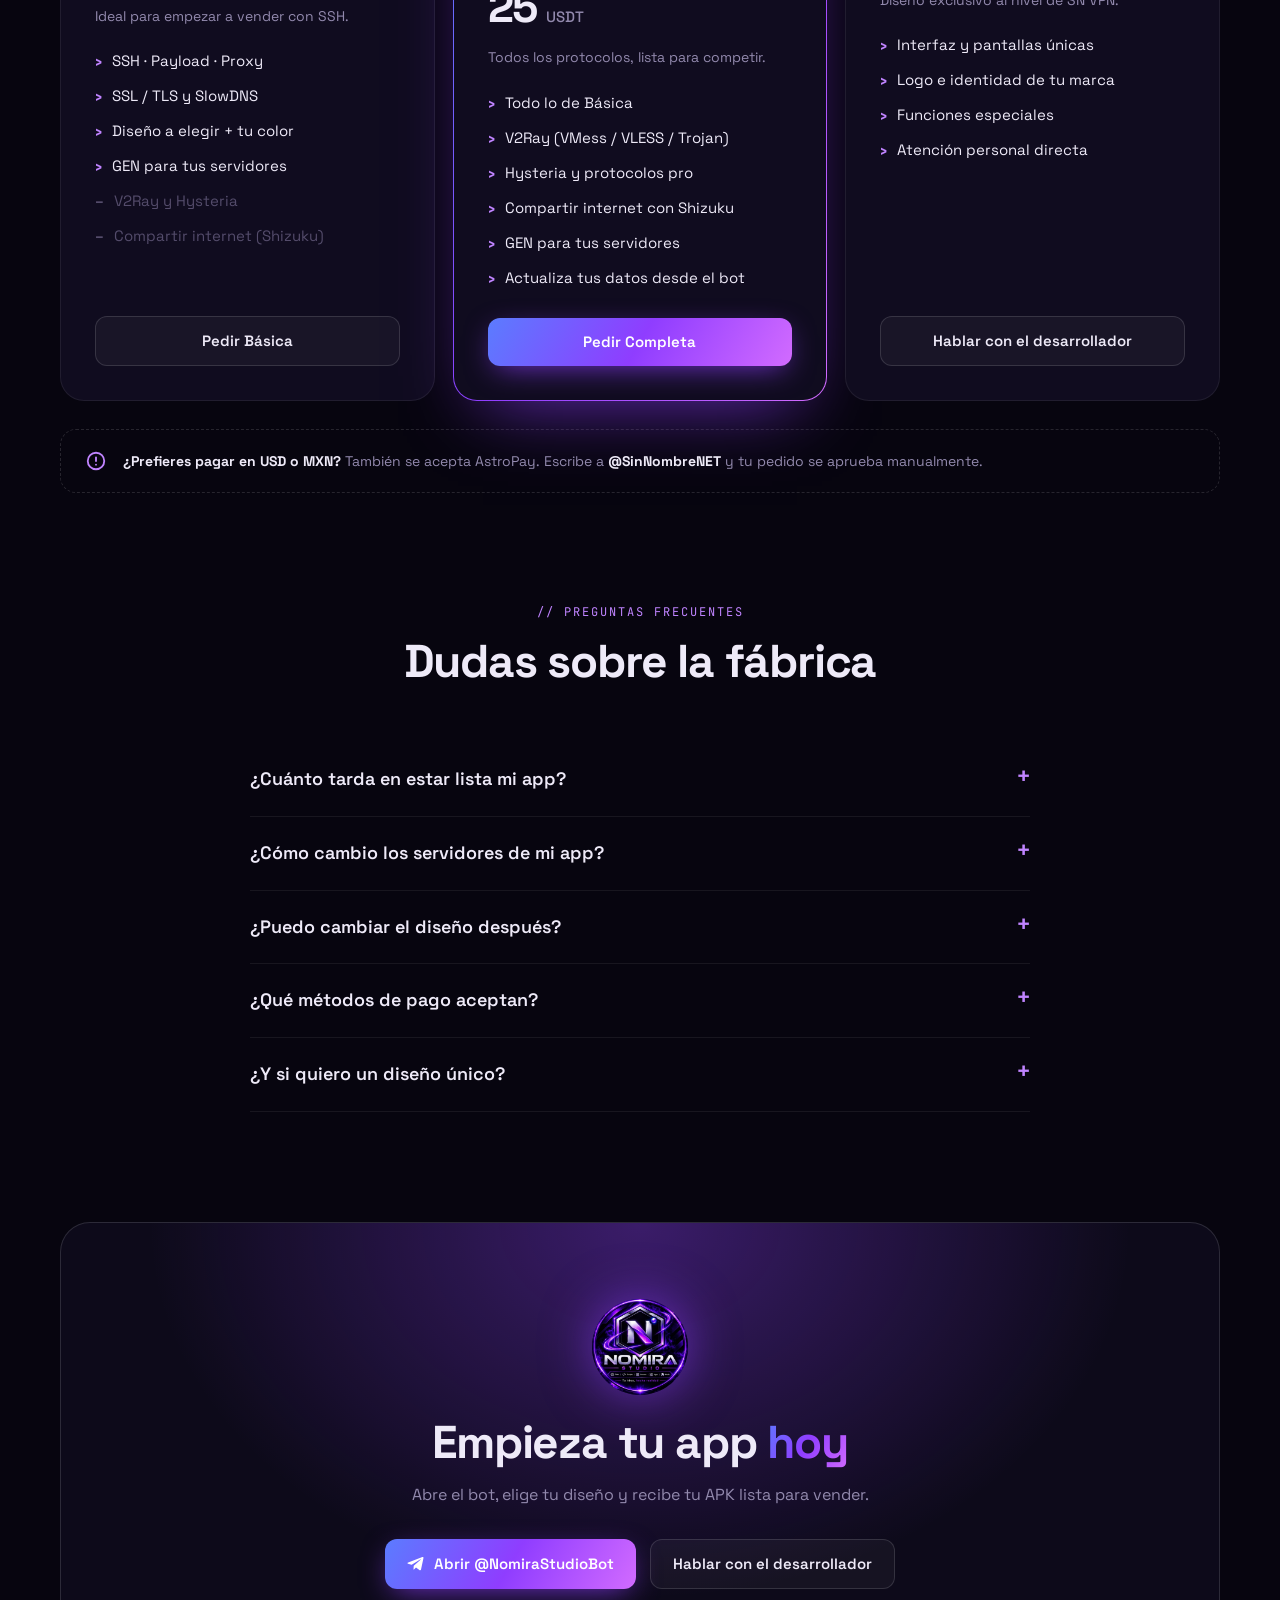
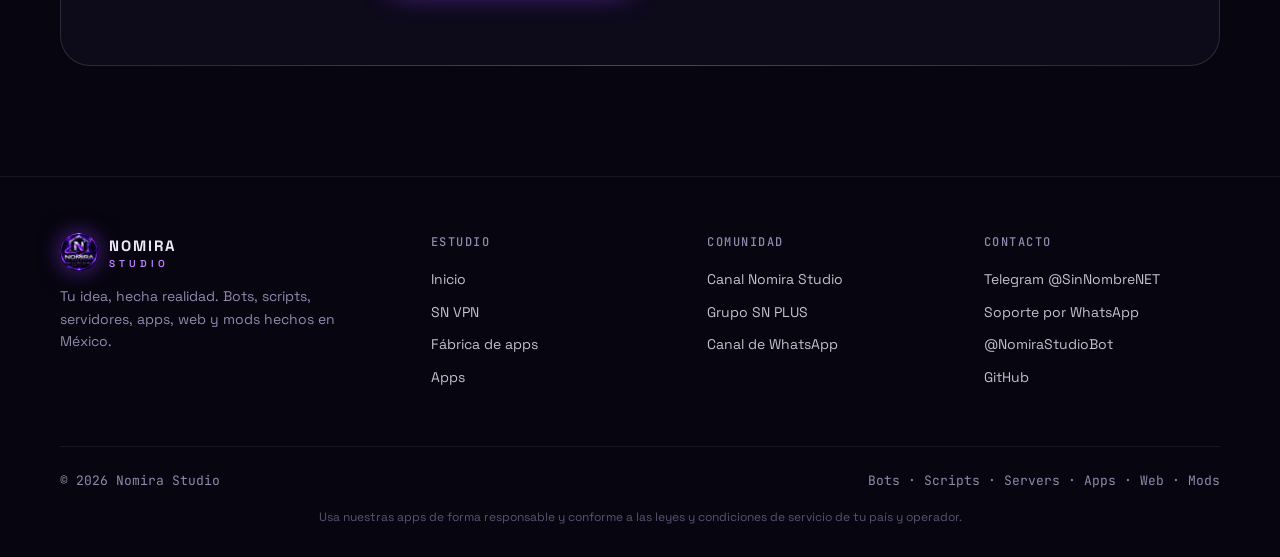
==== commit eb07d98c: "Agrega páginas y paneles web a los servicios" ====
--- a/fabrica.html
+++ b/fabrica.html
@@ -15,7 +15,7 @@
 <link rel="preconnect" href="https://fonts.googleapis.com">
 <link rel="preconnect" href="https://fonts.gstatic.com" crossorigin>
 <link href="https://fonts.googleapis.com/css2?family=Space+Grotesk:wght@400;500;600;700&family=JetBrains+Mono:wght@400;600&display=swap" rel="stylesheet">
-<link rel="stylesheet" href="assets/style.css?v=3">
+<link rel="stylesheet" href="assets/style.css?v=4">
 </head>
 <body>
 
@@ -189,7 +189,7 @@
     <div class="foot">
       <div>
         <a href="index.html" class="brand"><img src="assets/nomira.jpg" alt=""><span>NOMIRA<small>STUDIO</small></span></a>
-        <p>Tu idea, hecha realidad. Bots, scripts, servidores, apps y mods hechos en México.</p>
+        <p>Tu idea, hecha realidad. Bots, scripts, servidores, apps, web y mods hechos en México.</p>
       </div>
       <div>
         <h5>Estudio</h5>
@@ -214,7 +214,7 @@
     </div>
     <div class="copy">
       <span>© <span id="yr">2026</span> Nomira Studio</span>
-      <span>Bots · Scripts · Servers · Apps · Mods</span>
+      <span>Bots · Scripts · Servers · Apps · Web · Mods</span>
     </div>
     <p class="legal">Usa nuestras apps de forma responsable y conforme a las leyes y condiciones de servicio de tu país y operador.</p>
   </div>
--- a/assets/style.css
+++ b/assets/style.css
@@ -86,7 +86,7 @@
 h2{font-size:clamp(30px,4vw,46px);line-height:1.1;letter-spacing:-1.2px}
 .sec-head p{color:var(--mut);margin-top:16px;font-size:17px}
 
-.svc{display:grid;grid-template-columns:repeat(5,1fr);gap:14px}
+.svc{display:grid;grid-template-columns:repeat(3,1fr);gap:16px}
 .card{position:relative;padding:28px;border-radius:var(--r);background:var(--card);border:1px solid var(--line);transition:border-color .3s,transform .3s;overflow:hidden}
 .card::before{content:"";position:absolute;inset:0;opacity:0;transition:opacity .4s;pointer-events:none;
   background:radial-gradient(380px circle at var(--mx,50%) var(--my,0%),rgba(143,61,255,.16),transparent 50%)}
@@ -204,7 +204,6 @@
   .hero-txt{text-align:center}
   .lead{margin-left:auto;margin-right:auto}
   .cta,.services-mini{justify-content:center}
-  .svc{grid-template-columns:repeat(3,1fr)}
   .apps,.plans{grid-template-columns:1fr 1fr}
   .steps{grid-template-columns:1fr 1fr}
   .foot{grid-template-columns:1fr 1fr}
@@ -220,7 +219,6 @@
   .logo-big{width:270px;height:270px}
   .o1{width:320px;height:320px}.o2{width:390px;height:390px}
   .svc{grid-template-columns:1fr 1fr}
-  .svc .card:last-child{grid-column:1/-1}
   .svc .card{padding:22px 18px}
   .apps,.plans,.steps,.checks{grid-template-columns:1fr}
   .phone{width:250px;height:510px}
